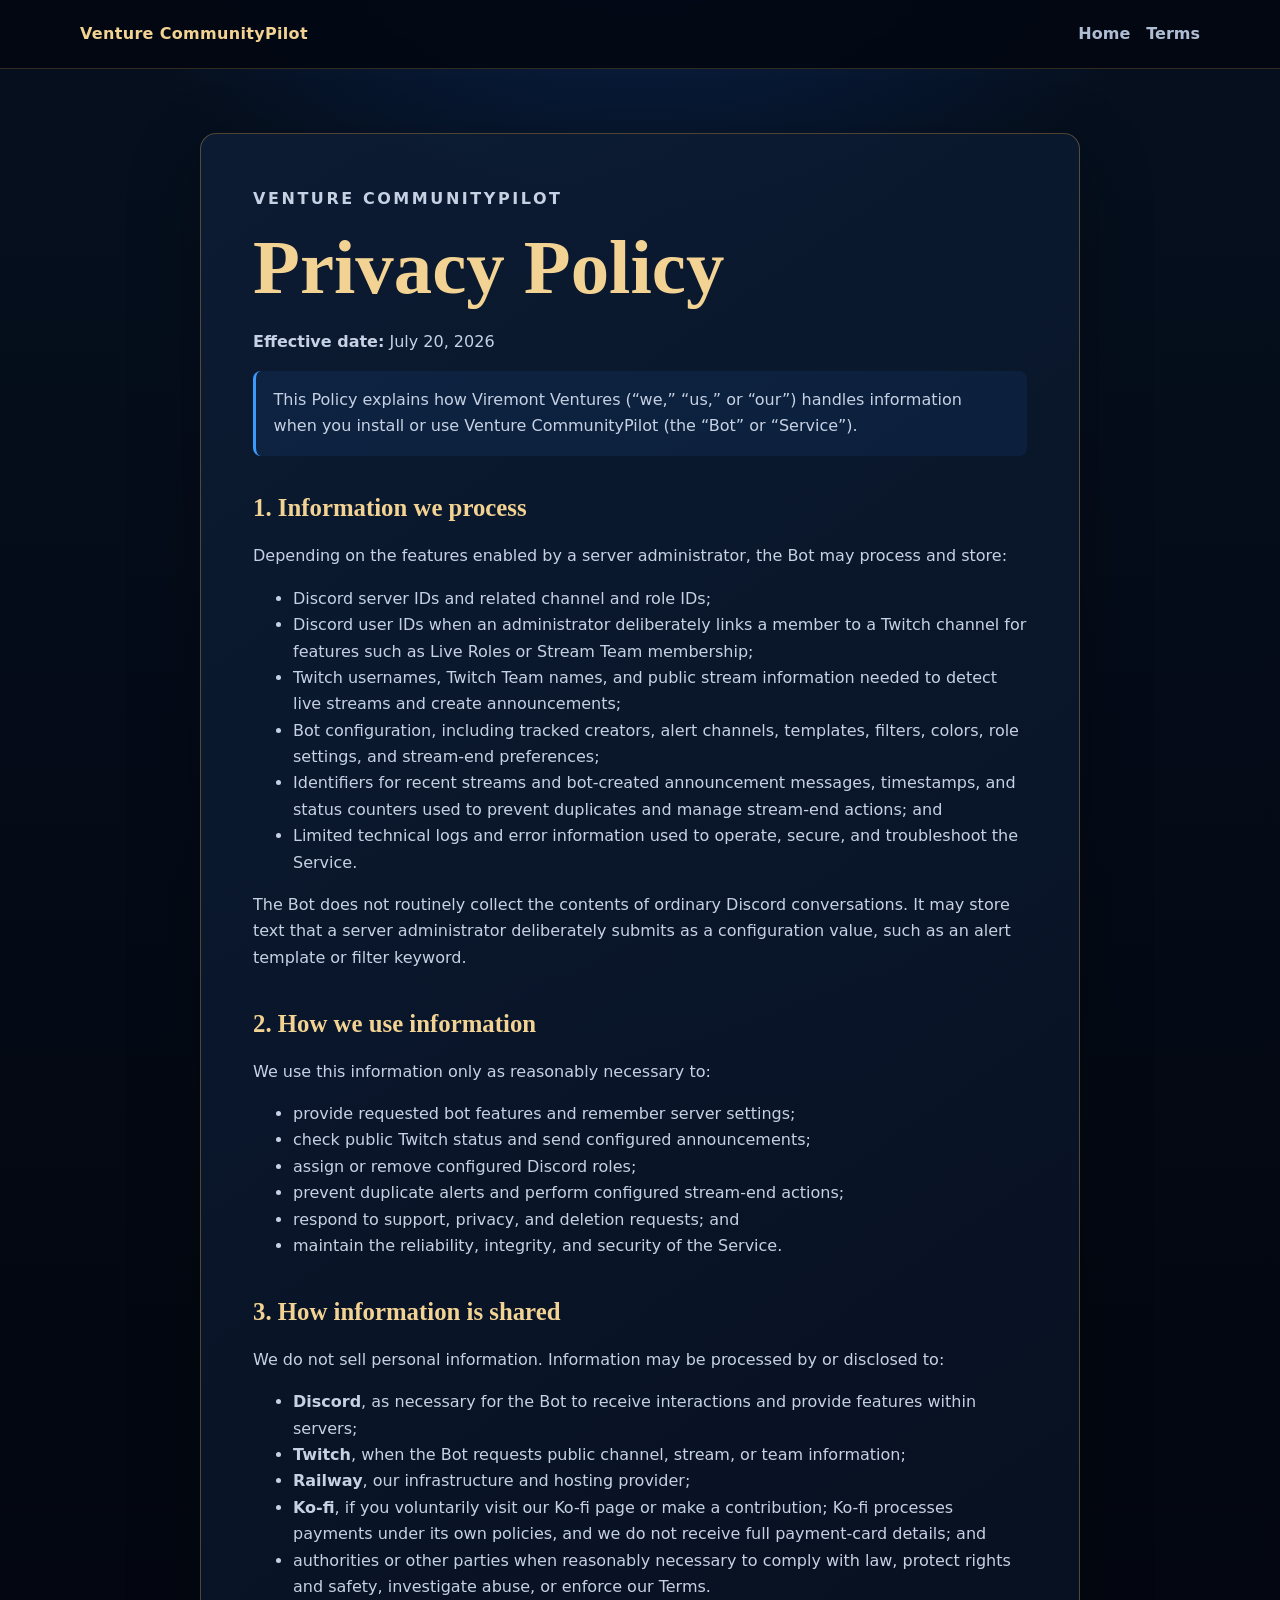
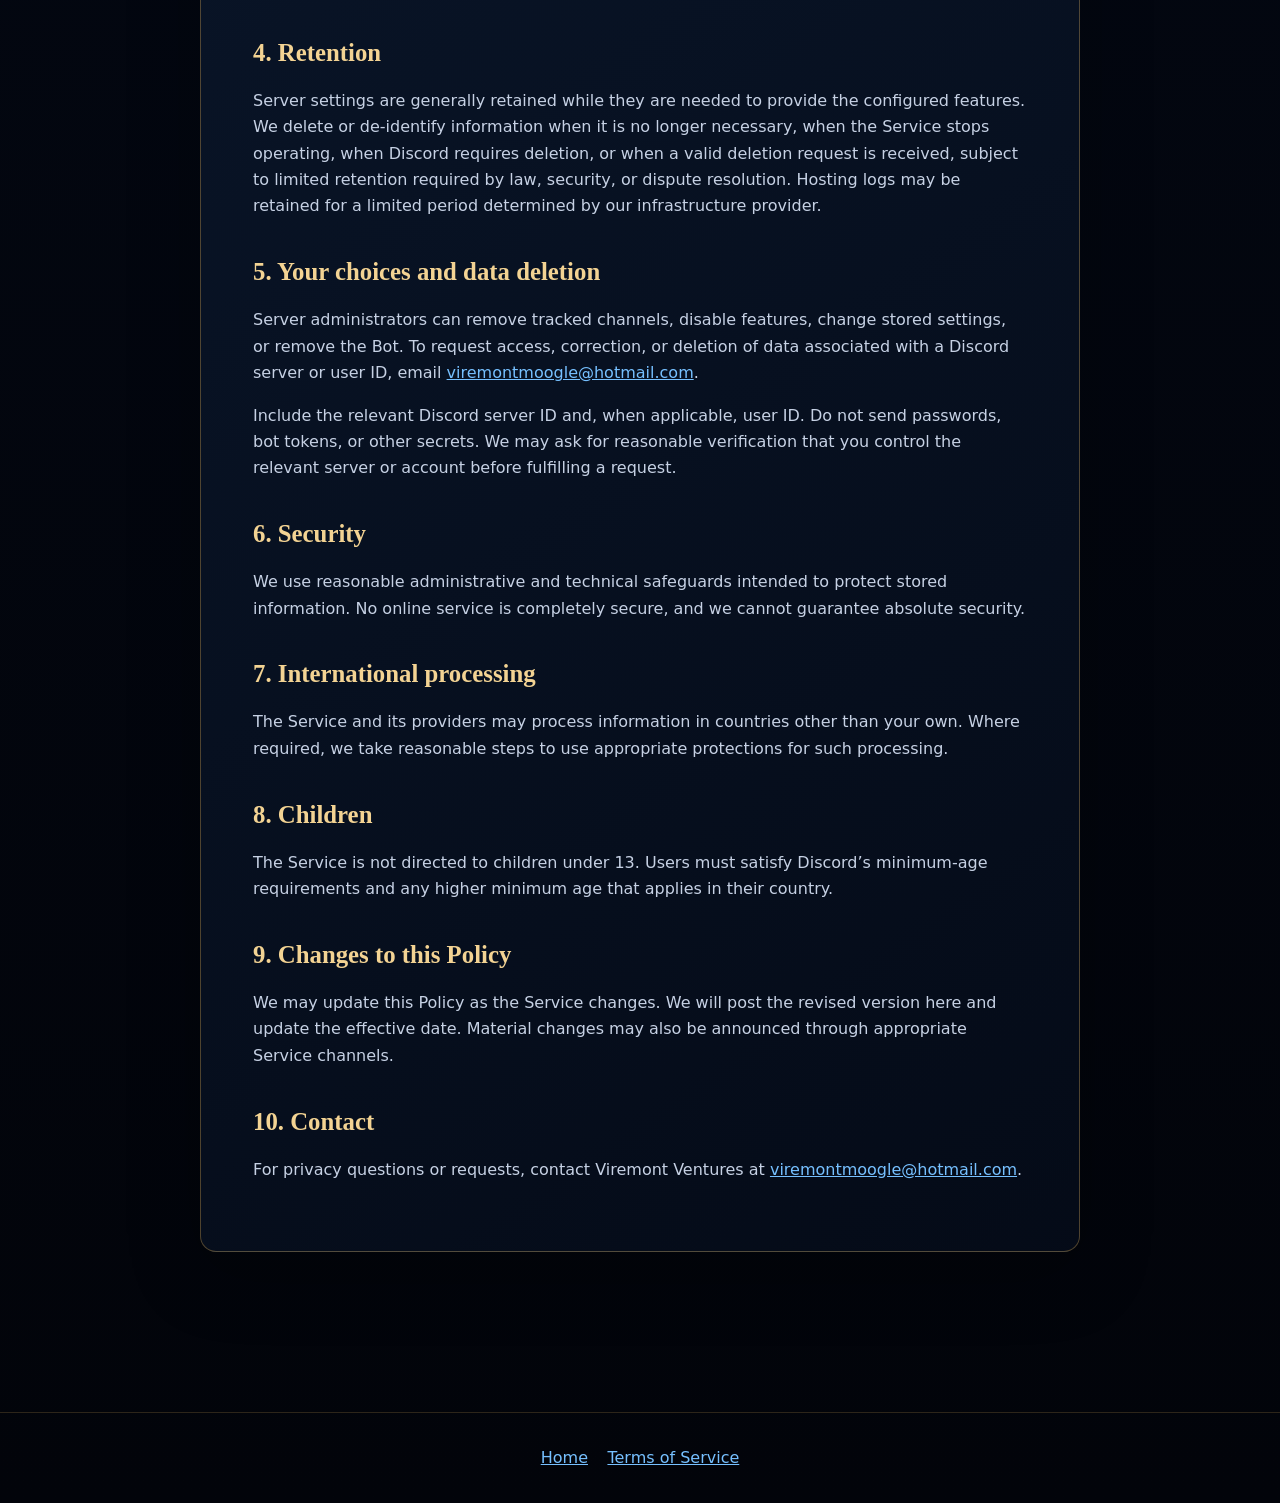
==== privacy.html @ 2fc48e21 "Add Venture CommunityPilot public site and policies" ====
<!doctype html>
<html lang="en">
  <head>
    <meta charset="utf-8" />
    <meta name="viewport" content="width=device-width, initial-scale=1" />
    <meta name="description" content="Privacy Policy for Venture CommunityPilot." />
    <title>Privacy Policy | Venture CommunityPilot</title>
    <link rel="stylesheet" href="styles.css" />
  </head>
  <body>
    <header class="site-header">
      <nav class="nav" aria-label="Main navigation">
        <a class="brand" href="index.html">Venture CommunityPilot</a>
        <div class="nav-links">
          <a href="index.html">Home</a>
          <a href="terms.html">Terms</a>
        </div>
      </nav>
    </header>

    <main class="policy-page">
      <article class="legal">
        <p class="eyebrow">Venture CommunityPilot</p>
        <h1>Privacy Policy</h1>
        <p class="updated"><strong>Effective date:</strong> July 20, 2026</p>

        <p class="notice">
          This Policy explains how Viremont Ventures (“we,” “us,” or “our”)
          handles information when you install or use Venture CommunityPilot
          (the “Bot” or “Service”).
        </p>

        <h2>1. Information we process</h2>
        <p>Depending on the features enabled by a server administrator, the Bot may process and store:</p>
        <ul>
          <li>Discord server IDs and related channel and role IDs;</li>
          <li>Discord user IDs when an administrator deliberately links a member to a Twitch channel for features such as Live Roles or Stream Team membership;</li>
          <li>Twitch usernames, Twitch Team names, and public stream information needed to detect live streams and create announcements;</li>
          <li>Bot configuration, including tracked creators, alert channels, templates, filters, colors, role settings, and stream-end preferences;</li>
          <li>Identifiers for recent streams and bot-created announcement messages, timestamps, and status counters used to prevent duplicates and manage stream-end actions; and</li>
          <li>Limited technical logs and error information used to operate, secure, and troubleshoot the Service.</li>
        </ul>
        <p>
          The Bot does not routinely collect the contents of ordinary Discord
          conversations. It may store text that a server administrator
          deliberately submits as a configuration value, such as an alert
          template or filter keyword.
        </p>

        <h2>2. How we use information</h2>
        <p>We use this information only as reasonably necessary to:</p>
        <ul>
          <li>provide requested bot features and remember server settings;</li>
          <li>check public Twitch status and send configured announcements;</li>
          <li>assign or remove configured Discord roles;</li>
          <li>prevent duplicate alerts and perform configured stream-end actions;</li>
          <li>respond to support, privacy, and deletion requests; and</li>
          <li>maintain the reliability, integrity, and security of the Service.</li>
        </ul>

        <h2>3. How information is shared</h2>
        <p>We do not sell personal information. Information may be processed by or disclosed to:</p>
        <ul>
          <li><strong>Discord</strong>, as necessary for the Bot to receive interactions and provide features within servers;</li>
          <li><strong>Twitch</strong>, when the Bot requests public channel, stream, or team information;</li>
          <li><strong>Railway</strong>, our infrastructure and hosting provider;</li>
          <li><strong>Ko-fi</strong>, if you voluntarily visit our Ko-fi page or make a contribution; Ko-fi processes payments under its own policies, and we do not receive full payment-card details; and</li>
          <li>authorities or other parties when reasonably necessary to comply with law, protect rights and safety, investigate abuse, or enforce our Terms.</li>
        </ul>

        <h2>4. Retention</h2>
        <p>
          Server settings are generally retained while they are needed to
          provide the configured features. We delete or de-identify information
          when it is no longer necessary, when the Service stops operating,
          when Discord requires deletion, or when a valid deletion request is
          received, subject to limited retention required by law, security, or
          dispute resolution. Hosting logs may be retained for a limited period
          determined by our infrastructure provider.
        </p>

        <h2>5. Your choices and data deletion</h2>
        <p>
          Server administrators can remove tracked channels, disable features,
          change stored settings, or remove the Bot. To request access,
          correction, or deletion of data associated with a Discord server or
          user ID, email
          <a href="mailto:viremontmoogle@hotmail.com">viremontmoogle@hotmail.com</a>.
        </p>
        <p>
          Include the relevant Discord server ID and, when applicable, user ID.
          Do not send passwords, bot tokens, or other secrets. We may ask for
          reasonable verification that you control the relevant server or
          account before fulfilling a request.
        </p>

        <h2>6. Security</h2>
        <p>
          We use reasonable administrative and technical safeguards intended
          to protect stored information. No online service is completely
          secure, and we cannot guarantee absolute security.
        </p>

        <h2>7. International processing</h2>
        <p>
          The Service and its providers may process information in countries
          other than your own. Where required, we take reasonable steps to use
          appropriate protections for such processing.
        </p>

        <h2>8. Children</h2>
        <p>
          The Service is not directed to children under 13. Users must satisfy
          Discord’s minimum-age requirements and any higher minimum age that
          applies in their country.
        </p>

        <h2>9. Changes to this Policy</h2>
        <p>
          We may update this Policy as the Service changes. We will post the
          revised version here and update the effective date. Material changes
          may also be announced through appropriate Service channels.
        </p>

        <h2>10. Contact</h2>
        <p>
          For privacy questions or requests, contact Viremont Ventures at
          <a href="mailto:viremontmoogle@hotmail.com">viremontmoogle@hotmail.com</a>.
        </p>
      </article>
    </main>

    <footer>
      <a href="index.html">Home</a>
      <a href="terms.html">Terms of Service</a>
    </footer>
  </body>
</html>
---- styles.css ----
:root {
  color-scheme: dark;
  --background: #030711;
  --surface: #091426;
  --surface-soft: #0d1d35;
  --text: #f3f6ff;
  --muted: #afbdd4;
  --blue: #3a9bff;
  --blue-bright: #76c0ff;
  --gold: #d7a956;
  --gold-light: #f3d393;
  --border: rgba(215, 169, 86, 0.35);
  --shadow: rgba(0, 105, 255, 0.22);
  font-family: Inter, ui-sans-serif, system-ui, -apple-system, BlinkMacSystemFont,
    "Segoe UI", sans-serif;
}

* {
  box-sizing: border-box;
}

html {
  scroll-behavior: smooth;
}

body {
  min-height: 100vh;
  margin: 0;
  color: var(--text);
  background:
    radial-gradient(circle at 50% -10%, rgba(24, 111, 255, 0.28), transparent 38rem),
    linear-gradient(180deg, #06101f 0%, var(--background) 44%, #02040a 100%);
  line-height: 1.65;
}

a {
  color: var(--blue-bright);
}

a:hover {
  color: white;
}

.site-header {
  position: sticky;
  top: 0;
  z-index: 10;
  border-bottom: 1px solid rgba(215, 169, 86, 0.22);
  background: rgba(3, 7, 17, 0.9);
  backdrop-filter: blur(14px);
}

.nav {
  width: min(1120px, calc(100% - 2rem));
  min-height: 68px;
  margin: 0 auto;
  display: flex;
  align-items: center;
  justify-content: space-between;
  gap: 1.25rem;
}

.brand {
  color: var(--gold-light);
  text-decoration: none;
  font-weight: 800;
  letter-spacing: 0.02em;
}

.nav-links {
  display: flex;
  align-items: center;
  gap: 1rem;
  flex-wrap: wrap;
}

.nav-links a {
  color: var(--muted);
  text-decoration: none;
  font-weight: 650;
}

.nav-links a:hover {
  color: var(--text);
}

main {
  width: min(1120px, calc(100% - 2rem));
  margin: 0 auto;
}

.hero {
  min-height: calc(100vh - 68px);
  padding: 5rem 0;
  display: grid;
  grid-template-columns: minmax(0, 1.15fr) minmax(280px, 0.85fr);
  align-items: center;
  gap: clamp(2.5rem, 7vw, 7rem);
}

.eyebrow {
  margin: 0 0 0.75rem;
  color: var(--blue-bright);
  font-weight: 800;
  letter-spacing: 0.16em;
  text-transform: uppercase;
}

h1,
h2,
h3 {
  font-family: Georgia, "Times New Roman", serif;
  line-height: 1.15;
}

h1 {
  margin: 0;
  font-size: clamp(3rem, 8vw, 6.5rem);
  color: var(--gold-light);
  text-wrap: balance;
}

.hero-copy {
  max-width: 710px;
  margin: 1.4rem 0 0;
  color: var(--muted);
  font-size: clamp(1.08rem, 2vw, 1.3rem);
}

.actions {
  margin-top: 2rem;
  display: flex;
  gap: 0.9rem;
  flex-wrap: wrap;
}

.button {
  display: inline-flex;
  align-items: center;
  justify-content: center;
  min-height: 50px;
  padding: 0.75rem 1.2rem;
  border: 1px solid var(--border);
  border-radius: 12px;
  color: var(--text);
  background: rgba(12, 28, 50, 0.72);
  text-decoration: none;
  font-weight: 800;
  box-shadow: 0 12px 40px rgba(0, 0, 0, 0.2);
}

.button.primary {
  color: #031020;
  border-color: var(--blue-bright);
  background: linear-gradient(135deg, var(--blue-bright), #2b82ff);
  box-shadow: 0 14px 44px var(--shadow);
}

.button:hover {
  transform: translateY(-1px);
}

.icon-wrap {
  position: relative;
  width: min(100%, 480px);
  margin-inline: auto;
}

.icon-wrap::before {
  content: "";
  position: absolute;
  inset: 7%;
  border-radius: 50%;
  background: rgba(18, 119, 255, 0.4);
  filter: blur(48px);
}

.bot-icon {
  position: relative;
  display: block;
  width: 100%;
  border-radius: 50%;
  border: 1px solid rgba(243, 211, 147, 0.5);
  box-shadow: 0 24px 80px rgba(0, 0, 0, 0.65);
}

.section {
  padding: 5rem 0;
}

.section h2 {
  margin: 0 0 1rem;
  color: var(--gold-light);
  font-size: clamp(2rem, 5vw, 3.4rem);
}

.feature-grid {
  margin-top: 2rem;
  display: grid;
  grid-template-columns: repeat(3, minmax(0, 1fr));
  gap: 1rem;
}

.card,
.legal {
  border: 1px solid var(--border);
  border-radius: 16px;
  background: linear-gradient(145deg, rgba(13, 29, 53, 0.9), rgba(5, 12, 25, 0.9));
  box-shadow: 0 20px 70px rgba(0, 0, 0, 0.25);
}

.card {
  padding: 1.35rem;
}

.card h3 {
  margin: 0 0 0.45rem;
  color: var(--blue-bright);
}

.card p {
  margin: 0;
  color: var(--muted);
}

.policy-page {
  width: min(880px, 100%);
  padding: 4rem 0 6rem;
}

.legal {
  padding: clamp(1.25rem, 5vw, 3.25rem);
}

.legal h1 {
  font-size: clamp(2.4rem, 7vw, 4.8rem);
}

.legal h2 {
  margin-top: 2.4rem;
  color: var(--gold-light);
  font-size: 1.55rem;
}

.legal h3 {
  margin-top: 1.5rem;
  color: var(--blue-bright);
  font-size: 1.15rem;
}

.legal p,
.legal li {
  color: #c6d1e4;
}

.updated {
  color: var(--muted);
}

.notice {
  padding: 1rem 1.1rem;
  border-left: 3px solid var(--blue);
  border-radius: 8px;
  background: rgba(23, 94, 175, 0.13);
}

footer {
  margin-top: 4rem;
  padding: 2rem 1rem;
  border-top: 1px solid rgba(215, 169, 86, 0.2);
  color: var(--muted);
  text-align: center;
}

footer a {
  margin: 0 0.45rem;
}

@media (max-width: 820px) {
  .hero {
    grid-template-columns: 1fr;
    text-align: center;
    padding-top: 3rem;
  }

  .hero-copy {
    margin-inline: auto;
  }

  .actions {
    justify-content: center;
  }

  .icon-wrap {
    max-width: 390px;
    order: -1;
  }

  .feature-grid {
    grid-template-columns: 1fr;
  }
}

@media (max-width: 590px) {
  .nav {
    align-items: flex-start;
    flex-direction: column;
    padding: 0.8rem 0;
  }

  .site-header {
    position: static;
  }

  .hero {
    min-height: auto;
  }
}
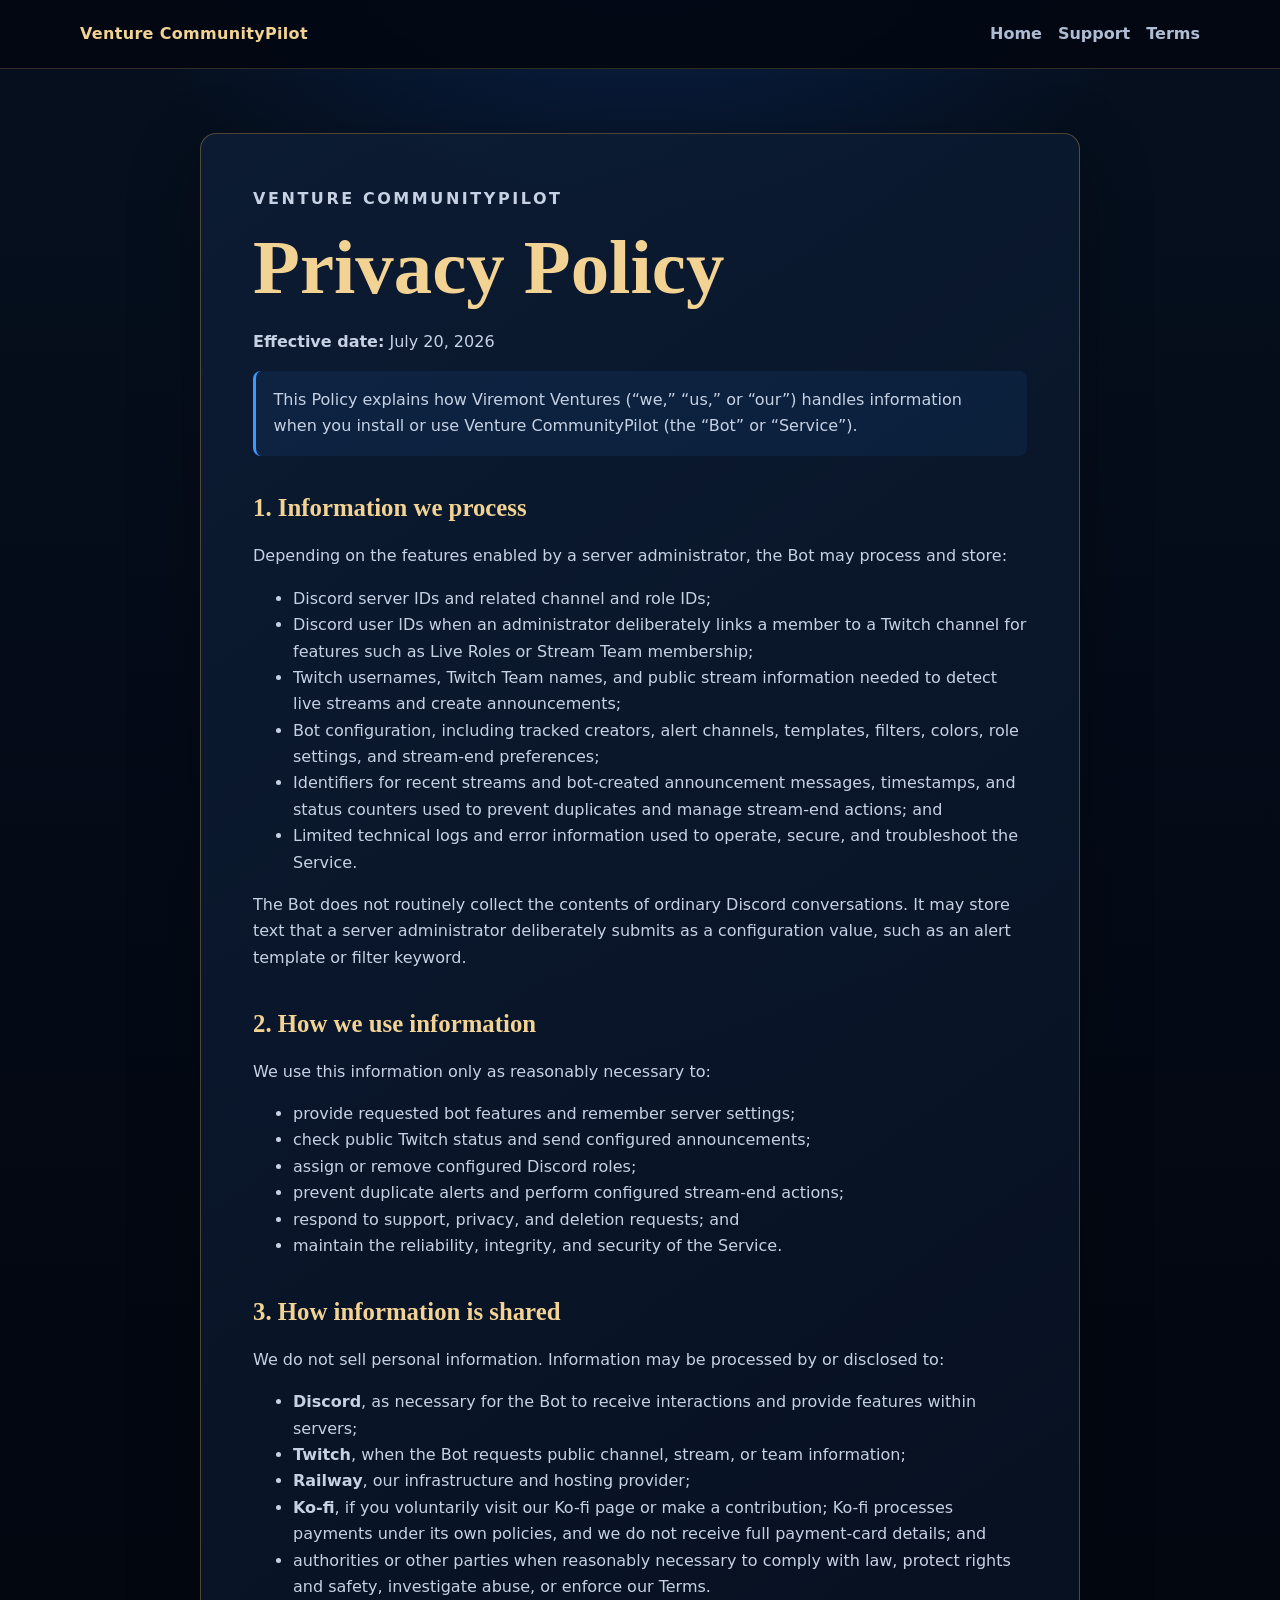
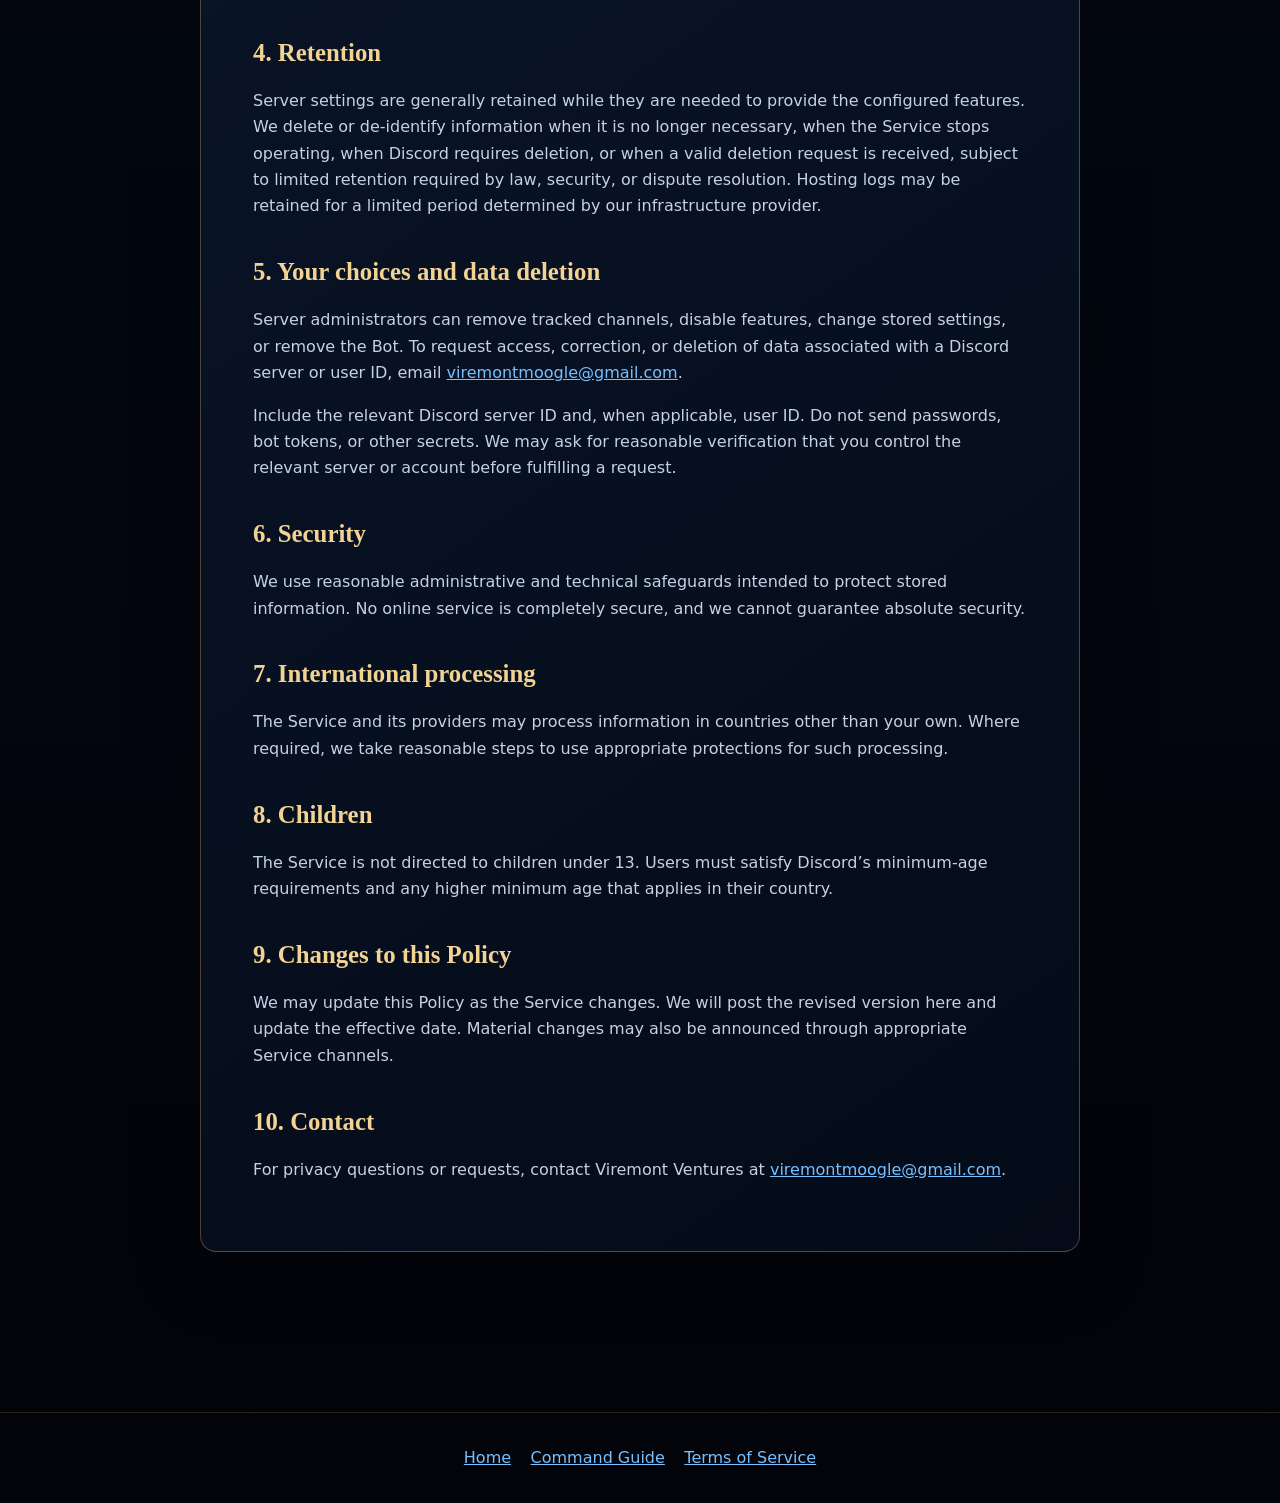
==== commit 6ec31ad9: "Add support guide and update contact email" ====
--- a/privacy.html
+++ b/privacy.html
@@ -13,6 +13,7 @@
         <a class="brand" href="index.html">Venture CommunityPilot</a>
         <div class="nav-links">
           <a href="index.html">Home</a>
+          <a href="support.html">Support</a>
           <a href="terms.html">Terms</a>
         </div>
       </nav>
@@ -85,7 +86,7 @@
           change stored settings, or remove the Bot. To request access,
           correction, or deletion of data associated with a Discord server or
           user ID, email
-          <a href="mailto:viremontmoogle@hotmail.com">viremontmoogle@hotmail.com</a>.
+          <a href="mailto:viremontmoogle@gmail.com">viremontmoogle@gmail.com</a>.
         </p>
         <p>
           Include the relevant Discord server ID and, when applicable, user ID.
@@ -125,13 +126,14 @@
         <h2>10. Contact</h2>
         <p>
           For privacy questions or requests, contact Viremont Ventures at
-          <a href="mailto:viremontmoogle@hotmail.com">viremontmoogle@hotmail.com</a>.
+          <a href="mailto:viremontmoogle@gmail.com">viremontmoogle@gmail.com</a>.
         </p>
       </article>
     </main>
 
     <footer>
       <a href="index.html">Home</a>
+      <a href="support.html">Command Guide</a>
       <a href="terms.html">Terms of Service</a>
     </footer>
   </body>
--- a/styles.css
+++ b/styles.css
@@ -19,6 +19,18 @@
   box-sizing: border-box;
 }
 
+.visually-hidden {
+  position: absolute;
+  width: 1px;
+  height: 1px;
+  padding: 0;
+  margin: -1px;
+  overflow: hidden;
+  clip: rect(0, 0, 0, 0);
+  white-space: nowrap;
+  border: 0;
+}
+
 html {
   scroll-behavior: smooth;
 }
@@ -264,6 +276,237 @@
   background: rgba(23, 94, 175, 0.13);
 }
 
+.support-hero {
+  padding: 4.5rem 0 2rem;
+  text-align: center;
+}
+
+.support-hero h1 {
+  font-size: clamp(2.7rem, 8vw, 5.5rem);
+}
+
+.support-hero p:not(.eyebrow) {
+  max-width: 760px;
+  margin: 1rem auto 0;
+  color: var(--muted);
+  font-size: 1.1rem;
+}
+
+.quick-start {
+  margin: 1.5rem 0 3rem;
+  padding: clamp(1.25rem, 4vw, 2rem);
+}
+
+.quick-start h2,
+.command-section h2,
+.help-panel h2 {
+  margin-top: 0;
+  color: var(--gold-light);
+  font-size: clamp(1.8rem, 4vw, 2.5rem);
+}
+
+.step-list {
+  margin: 1.25rem 0 0;
+  padding: 0;
+  display: grid;
+  grid-template-columns: repeat(3, minmax(0, 1fr));
+  gap: 1rem;
+  list-style: none;
+  counter-reset: setup-step;
+}
+
+.step-list li {
+  position: relative;
+  min-height: 145px;
+  padding: 1.15rem;
+  border: 1px solid rgba(58, 155, 255, 0.28);
+  border-radius: 12px;
+  background: rgba(4, 13, 28, 0.65);
+  counter-increment: setup-step;
+}
+
+.step-list li::before {
+  content: counter(setup-step);
+  display: grid;
+  width: 2rem;
+  height: 2rem;
+  margin-bottom: 0.75rem;
+  place-items: center;
+  border-radius: 50%;
+  color: #031020;
+  background: var(--blue-bright);
+  font-weight: 900;
+}
+
+.command-toolbar {
+  position: sticky;
+  top: 84px;
+  z-index: 5;
+  margin: 0 0 2rem;
+  padding: 0.8rem;
+  display: flex;
+  align-items: center;
+  gap: 0.75rem;
+  border: 1px solid var(--border);
+  border-radius: 14px;
+  background: rgba(3, 7, 17, 0.94);
+  backdrop-filter: blur(12px);
+}
+
+.command-search {
+  width: 100%;
+  min-height: 46px;
+  padding: 0.7rem 0.9rem;
+  border: 1px solid rgba(118, 192, 255, 0.35);
+  border-radius: 10px;
+  outline: none;
+  color: var(--text);
+  background: #071326;
+  font: inherit;
+}
+
+.command-search:focus {
+  border-color: var(--blue-bright);
+  box-shadow: 0 0 0 3px rgba(58, 155, 255, 0.18);
+}
+
+.command-section {
+  padding: 1rem 0 3.25rem;
+}
+
+.section-intro {
+  max-width: 780px;
+  color: var(--muted);
+}
+
+.command-grid {
+  margin-top: 1.25rem;
+  display: grid;
+  grid-template-columns: repeat(2, minmax(0, 1fr));
+  gap: 1rem;
+}
+
+.command-card {
+  padding: 1.3rem;
+}
+
+.command-card[hidden] {
+  display: none;
+}
+
+.command-heading {
+  display: flex;
+  align-items: center;
+  justify-content: space-between;
+  gap: 0.75rem;
+  flex-wrap: wrap;
+}
+
+.command-heading h3 {
+  margin: 0;
+  font-size: 1.35rem;
+}
+
+code,
+.command-name {
+  color: #a9d8ff;
+  font-family: "Cascadia Code", "SFMono-Regular", Consolas, monospace;
+}
+
+.command-name {
+  padding: 0.16rem 0.42rem;
+  border: 1px solid rgba(118, 192, 255, 0.24);
+  border-radius: 6px;
+  background: rgba(32, 99, 175, 0.14);
+}
+
+.badge {
+  display: inline-flex;
+  align-items: center;
+  min-height: 26px;
+  padding: 0.15rem 0.55rem;
+  border: 1px solid rgba(118, 192, 255, 0.32);
+  border-radius: 999px;
+  color: var(--blue-bright);
+  background: rgba(58, 155, 255, 0.1);
+  font-size: 0.78rem;
+  font-weight: 850;
+  text-transform: uppercase;
+  letter-spacing: 0.06em;
+}
+
+.badge.admin {
+  color: var(--gold-light);
+  border-color: rgba(215, 169, 86, 0.42);
+  background: rgba(215, 169, 86, 0.1);
+}
+
+.command-card > p {
+  color: var(--muted);
+}
+
+.usage {
+  margin: 0.8rem 0;
+  padding: 0.7rem 0.8rem;
+  overflow-x: auto;
+  border-left: 3px solid var(--blue);
+  border-radius: 7px;
+  color: #d9eaff;
+  background: rgba(3, 10, 23, 0.75);
+  font-family: "Cascadia Code", "SFMono-Regular", Consolas, monospace;
+  white-space: nowrap;
+}
+
+.subcommands {
+  margin: 0;
+  padding: 0;
+  list-style: none;
+}
+
+.subcommands li {
+  padding: 0.75rem 0;
+  color: var(--muted);
+  border-top: 1px solid rgba(175, 189, 212, 0.13);
+}
+
+.subcommands li:first-child {
+  border-top: 0;
+}
+
+.subcommands strong {
+  display: block;
+  margin-bottom: 0.18rem;
+  color: var(--text);
+}
+
+.syntax-key {
+  margin-top: 1.25rem;
+  color: var(--muted);
+  font-size: 0.92rem;
+}
+
+.help-panel {
+  margin-bottom: 5rem;
+  padding: clamp(1.25rem, 4vw, 2rem);
+}
+
+.help-grid {
+  display: grid;
+  grid-template-columns: repeat(2, minmax(0, 1fr));
+  gap: 1rem;
+}
+
+.help-grid h3 {
+  color: var(--blue-bright);
+}
+
+.empty-state {
+  margin: 0 0 4rem;
+  padding: 2rem;
+  text-align: center;
+  color: var(--muted);
+}
+
 footer {
   margin-top: 4rem;
   padding: 2rem 1rem;
@@ -299,6 +542,12 @@
   .feature-grid {
     grid-template-columns: 1fr;
   }
+
+  .step-list,
+  .command-grid,
+  .help-grid {
+    grid-template-columns: 1fr;
+  }
 }
 
 @media (max-width: 590px) {
@@ -312,6 +561,10 @@
     position: static;
   }
 
+  .command-toolbar {
+    position: static;
+  }
+
   .hero {
     min-height: auto;
   }
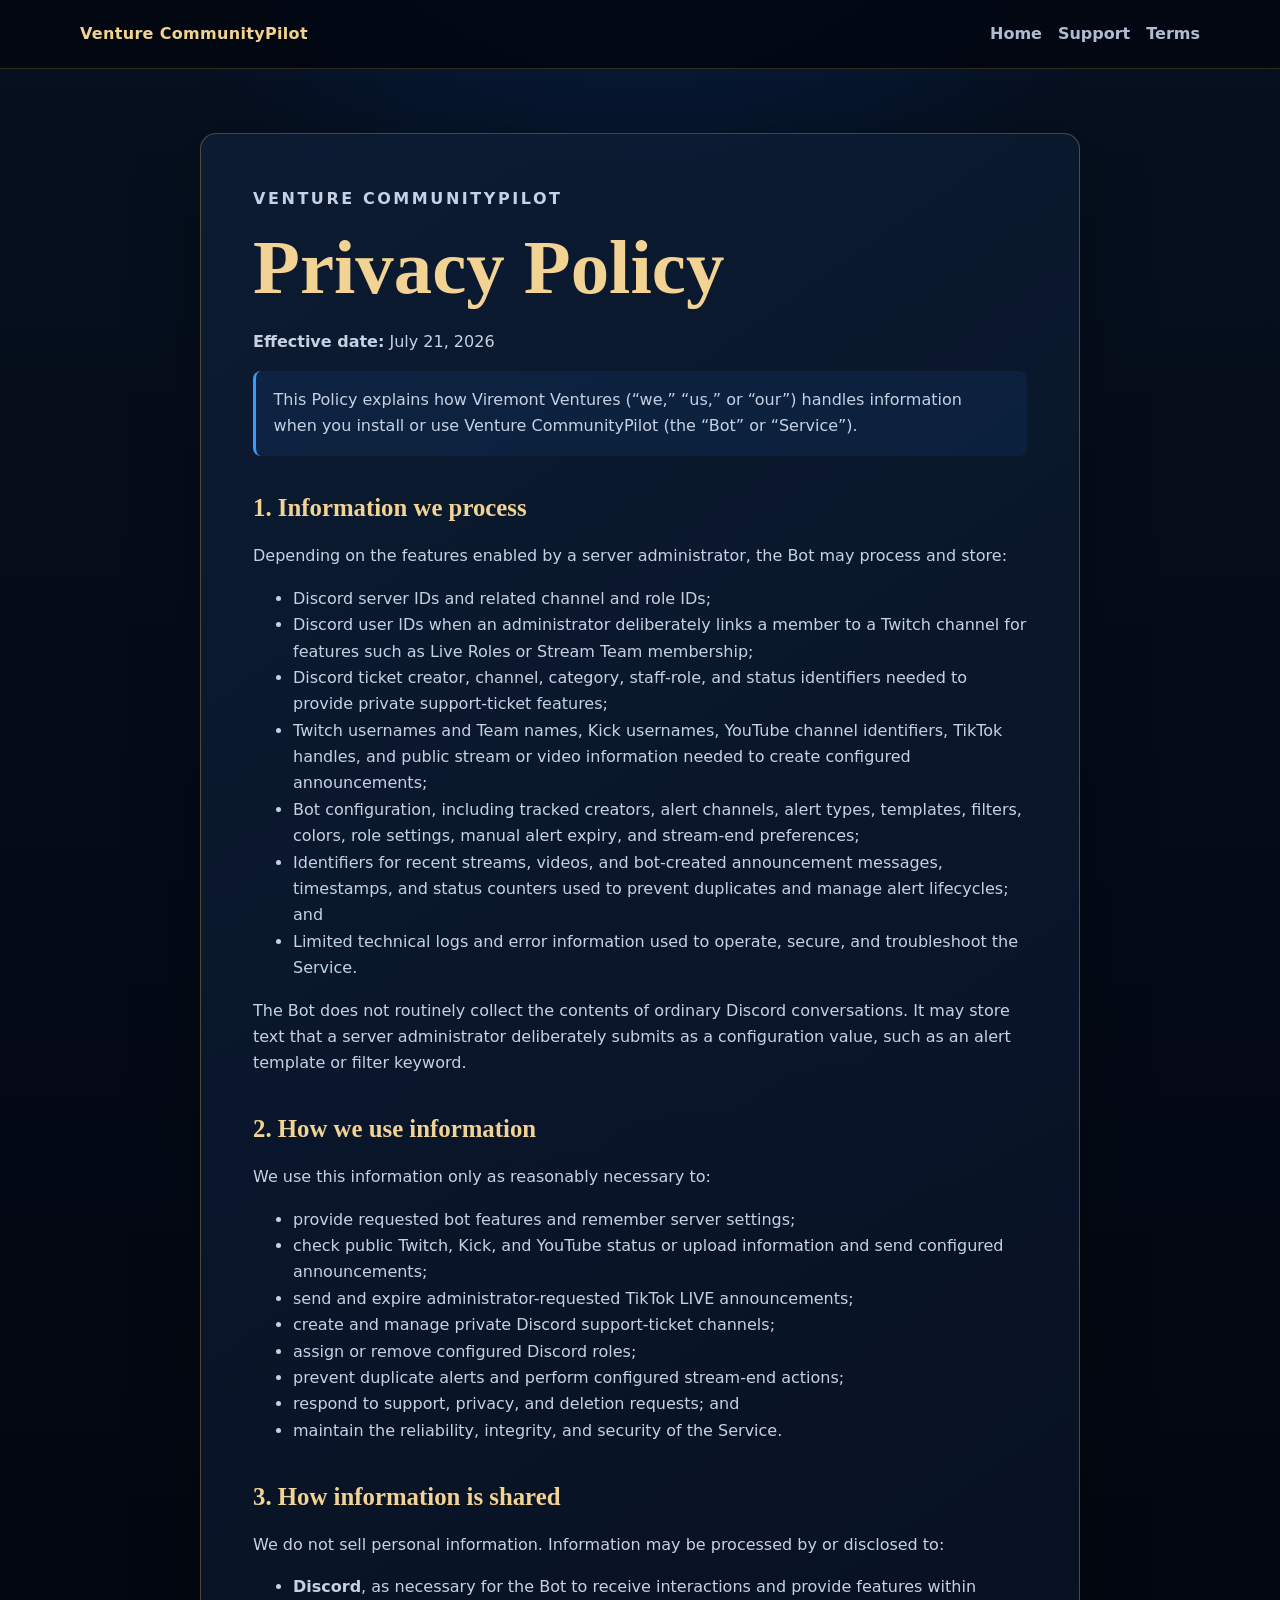
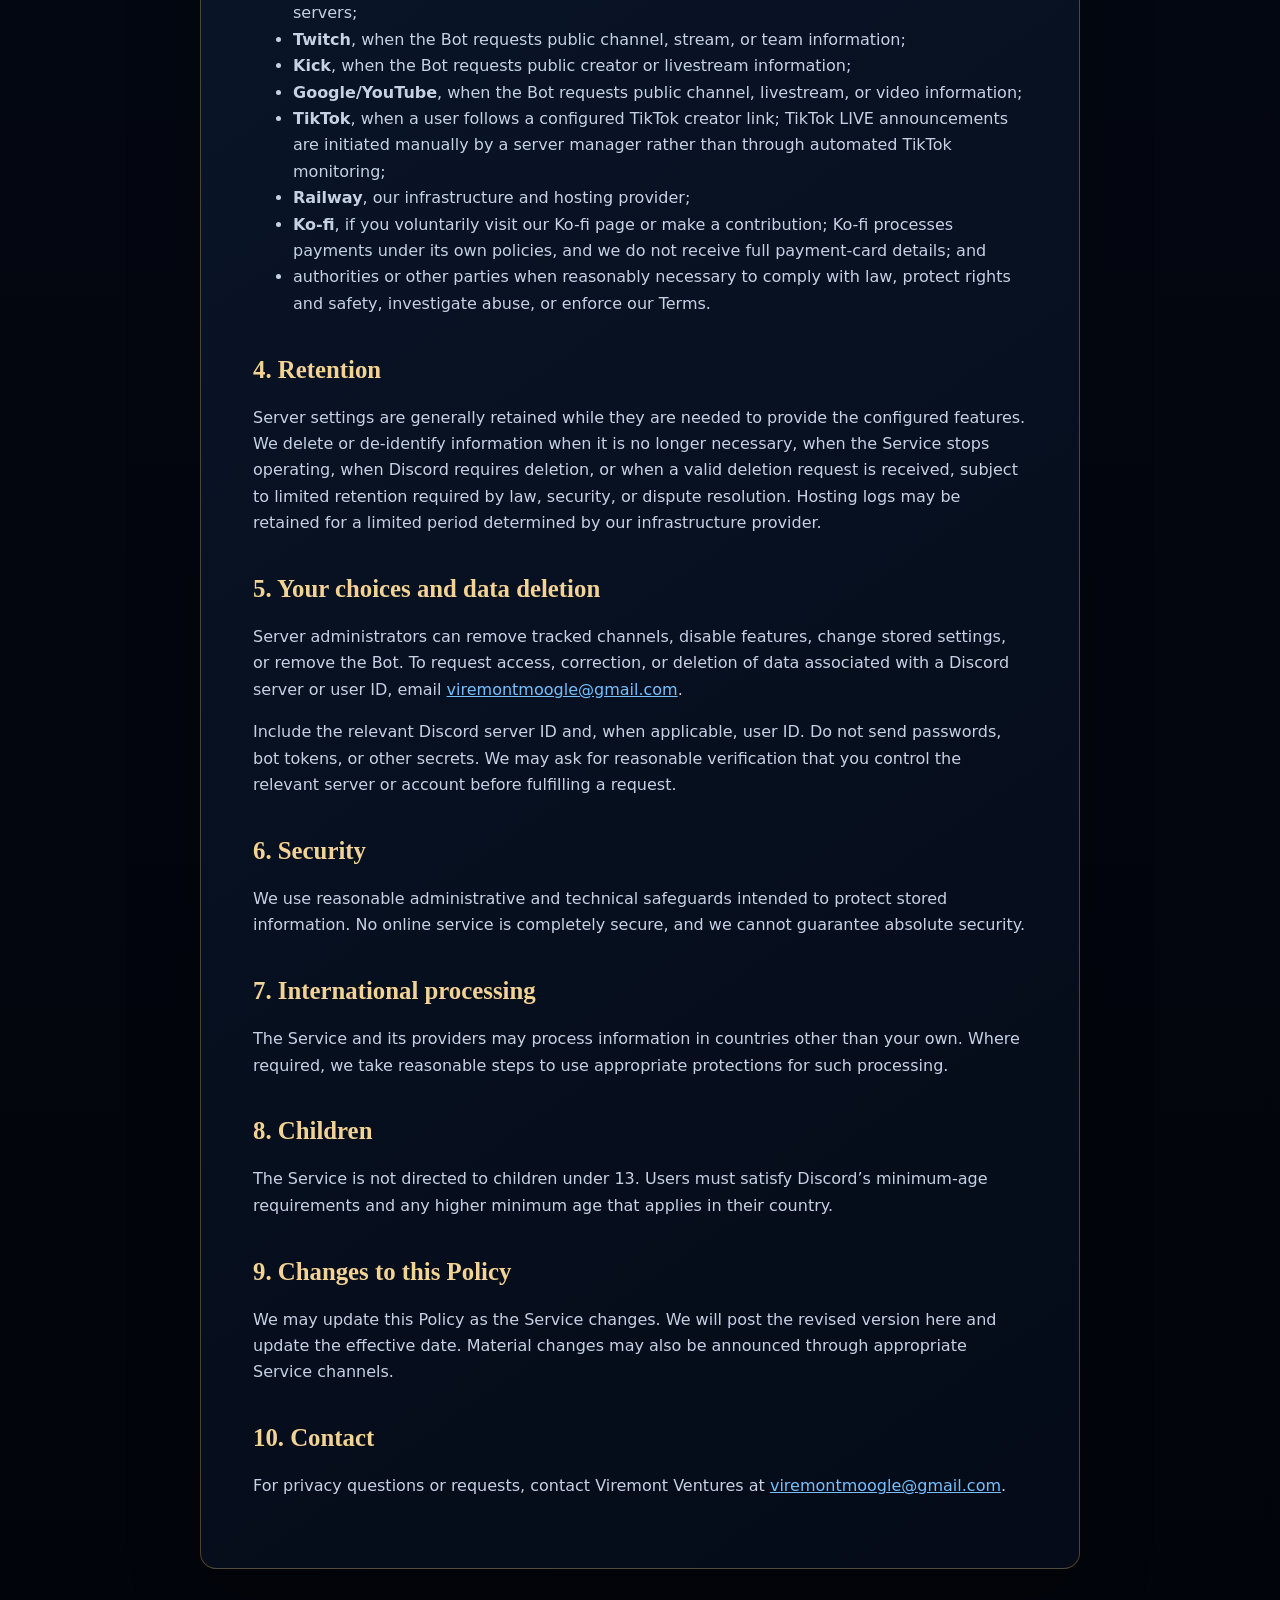
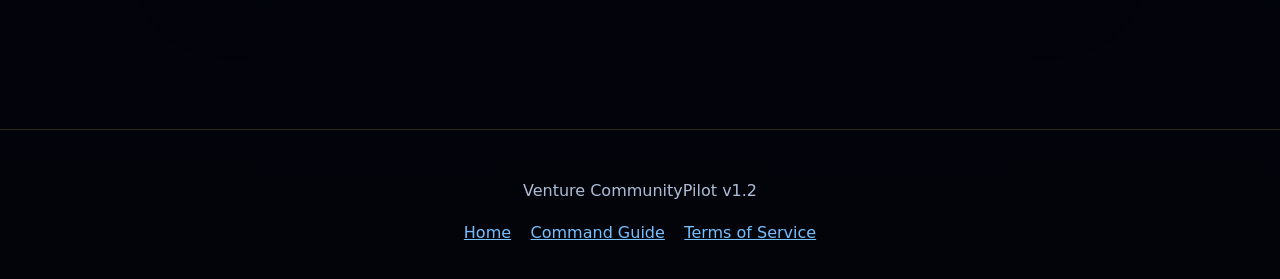
==== commit fa5ddde8: "Update website for Venture CommunityPilot v1.2" ====
--- a/privacy.html
+++ b/privacy.html
@@ -3,7 +3,8 @@
   <head>
     <meta charset="utf-8" />
     <meta name="viewport" content="width=device-width, initial-scale=1" />
-    <meta name="description" content="Privacy Policy for Venture CommunityPilot." />
+    <meta name="description" content="Privacy Policy for Venture CommunityPilot v1.2 multi-platform Discord bot." />
+    <meta name="theme-color" content="#091426" />
     <title>Privacy Policy | Venture CommunityPilot</title>
     <link rel="stylesheet" href="styles.css" />
   </head>
@@ -23,7 +24,7 @@
       <article class="legal">
         <p class="eyebrow">Venture CommunityPilot</p>
         <h1>Privacy Policy</h1>
-        <p class="updated"><strong>Effective date:</strong> July 20, 2026</p>
+        <p class="updated"><strong>Effective date:</strong> July 21, 2026</p>
 
         <p class="notice">
           This Policy explains how Viremont Ventures (“we,” “us,” or “our”)
@@ -36,9 +37,10 @@
         <ul>
           <li>Discord server IDs and related channel and role IDs;</li>
           <li>Discord user IDs when an administrator deliberately links a member to a Twitch channel for features such as Live Roles or Stream Team membership;</li>
-          <li>Twitch usernames, Twitch Team names, and public stream information needed to detect live streams and create announcements;</li>
-          <li>Bot configuration, including tracked creators, alert channels, templates, filters, colors, role settings, and stream-end preferences;</li>
-          <li>Identifiers for recent streams and bot-created announcement messages, timestamps, and status counters used to prevent duplicates and manage stream-end actions; and</li>
+          <li>Discord ticket creator, channel, category, staff-role, and status identifiers needed to provide private support-ticket features;</li>
+          <li>Twitch usernames and Team names, Kick usernames, YouTube channel identifiers, TikTok handles, and public stream or video information needed to create configured announcements;</li>
+          <li>Bot configuration, including tracked creators, alert channels, alert types, templates, filters, colors, role settings, manual alert expiry, and stream-end preferences;</li>
+          <li>Identifiers for recent streams, videos, and bot-created announcement messages, timestamps, and status counters used to prevent duplicates and manage alert lifecycles; and</li>
           <li>Limited technical logs and error information used to operate, secure, and troubleshoot the Service.</li>
         </ul>
         <p>
@@ -52,7 +54,9 @@
         <p>We use this information only as reasonably necessary to:</p>
         <ul>
           <li>provide requested bot features and remember server settings;</li>
-          <li>check public Twitch status and send configured announcements;</li>
+          <li>check public Twitch, Kick, and YouTube status or upload information and send configured announcements;</li>
+          <li>send and expire administrator-requested TikTok LIVE announcements;</li>
+          <li>create and manage private Discord support-ticket channels;</li>
           <li>assign or remove configured Discord roles;</li>
           <li>prevent duplicate alerts and perform configured stream-end actions;</li>
           <li>respond to support, privacy, and deletion requests; and</li>
@@ -64,6 +68,9 @@
         <ul>
           <li><strong>Discord</strong>, as necessary for the Bot to receive interactions and provide features within servers;</li>
           <li><strong>Twitch</strong>, when the Bot requests public channel, stream, or team information;</li>
+          <li><strong>Kick</strong>, when the Bot requests public creator or livestream information;</li>
+          <li><strong>Google/YouTube</strong>, when the Bot requests public channel, livestream, or video information;</li>
+          <li><strong>TikTok</strong>, when a user follows a configured TikTok creator link; TikTok LIVE announcements are initiated manually by a server manager rather than through automated TikTok monitoring;</li>
           <li><strong>Railway</strong>, our infrastructure and hosting provider;</li>
           <li><strong>Ko-fi</strong>, if you voluntarily visit our Ko-fi page or make a contribution; Ko-fi processes payments under its own policies, and we do not receive full payment-card details; and</li>
           <li>authorities or other parties when reasonably necessary to comply with law, protect rights and safety, investigate abuse, or enforce our Terms.</li>
@@ -132,6 +139,7 @@
     </main>
 
     <footer>
+      <p>Venture CommunityPilot v1.2</p>
       <a href="index.html">Home</a>
       <a href="support.html">Command Guide</a>
       <a href="terms.html">Terms of Service</a>
--- a/styles.css
+++ b/styles.css
@@ -139,6 +139,24 @@
   font-size: clamp(1.08rem, 2vw, 1.3rem);
 }
 
+.platform-list {
+  margin-top: 1.35rem;
+  display: flex;
+  gap: 0.55rem;
+  flex-wrap: wrap;
+}
+
+.platform-list span {
+  padding: 0.3rem 0.72rem;
+  border: 1px solid rgba(118, 192, 255, 0.32);
+  border-radius: 999px;
+  color: #d9eaff;
+  background: rgba(20, 77, 143, 0.2);
+  font-size: 0.82rem;
+  font-weight: 800;
+  letter-spacing: 0.04em;
+}
+
 .actions {
   margin-top: 2rem;
   display: flex;
@@ -213,6 +231,23 @@
   gap: 1rem;
 }
 
+.free-promise {
+  margin-top: 1rem;
+  padding: clamp(1.35rem, 4vw, 2.25rem);
+  text-align: center;
+}
+
+.free-promise h3 {
+  margin: 0;
+  color: var(--gold-light);
+  font-size: clamp(1.5rem, 3vw, 2.25rem);
+}
+
+.free-promise p:last-child {
+  max-width: 760px;
+  margin: 0.8rem auto 0;
+}
+
 .card,
 .legal {
   border: 1px solid var(--border);
@@ -292,6 +327,44 @@
   font-size: 1.1rem;
 }
 
+.feature-notice {
+  margin: 0 0 1.5rem;
+  padding: 1rem 1.15rem;
+  display: flex;
+  align-items: flex-start;
+  gap: 1rem;
+  border: 1px solid rgba(118, 192, 255, 0.4);
+  border-left: 4px solid var(--blue-bright);
+  border-radius: 12px;
+  background:
+    linear-gradient(135deg, rgba(24, 111, 255, 0.18), rgba(7, 19, 38, 0.92));
+  box-shadow: 0 14px 44px rgba(0, 69, 170, 0.16);
+}
+
+.feature-notice-label {
+  flex: 0 0 auto;
+  padding: 0.22rem 0.6rem;
+  border: 1px solid rgba(243, 211, 147, 0.5);
+  border-radius: 999px;
+  color: #031020;
+  background: var(--gold-light);
+  font-size: 0.76rem;
+  font-weight: 900;
+  letter-spacing: 0.05em;
+  text-transform: uppercase;
+}
+
+.feature-notice h2 {
+  margin: 0;
+  color: var(--gold-light);
+  font-size: 1.2rem;
+}
+
+.feature-notice p {
+  margin: 0.3rem 0 0;
+  color: var(--muted);
+}
+
 .quick-start {
   margin: 1.5rem 0 3rem;
   padding: clamp(1.25rem, 4vw, 2rem);
@@ -309,7 +382,7 @@
   margin: 1.25rem 0 0;
   padding: 0;
   display: grid;
-  grid-template-columns: repeat(3, minmax(0, 1fr));
+  grid-template-columns: repeat(4, minmax(0, 1fr));
   gap: 1rem;
   list-style: none;
   counter-reset: setup-step;
@@ -534,6 +607,10 @@
     justify-content: center;
   }
 
+  .platform-list {
+    justify-content: center;
+  }
+
   .icon-wrap {
     max-width: 390px;
     order: -1;
@@ -565,6 +642,10 @@
     position: static;
   }
 
+  .feature-notice {
+    flex-direction: column;
+  }
+
   .hero {
     min-height: auto;
   }
